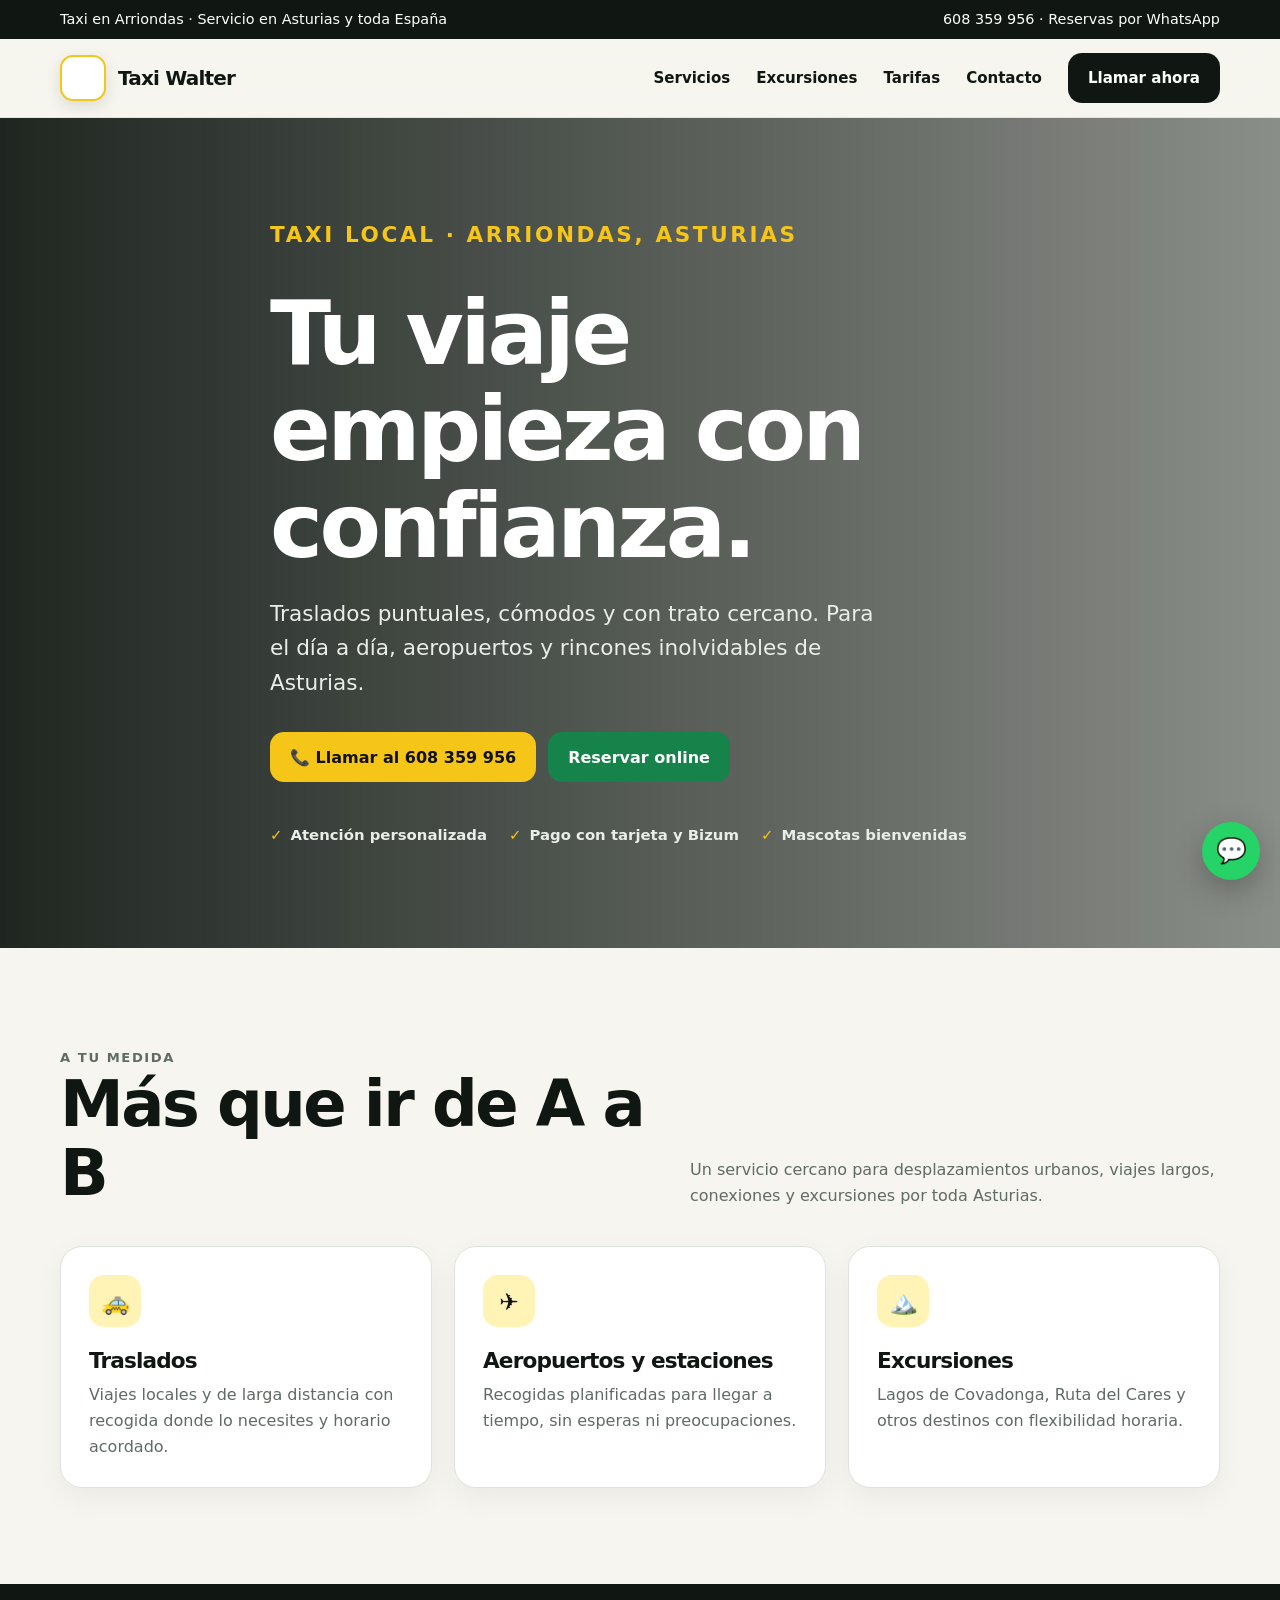
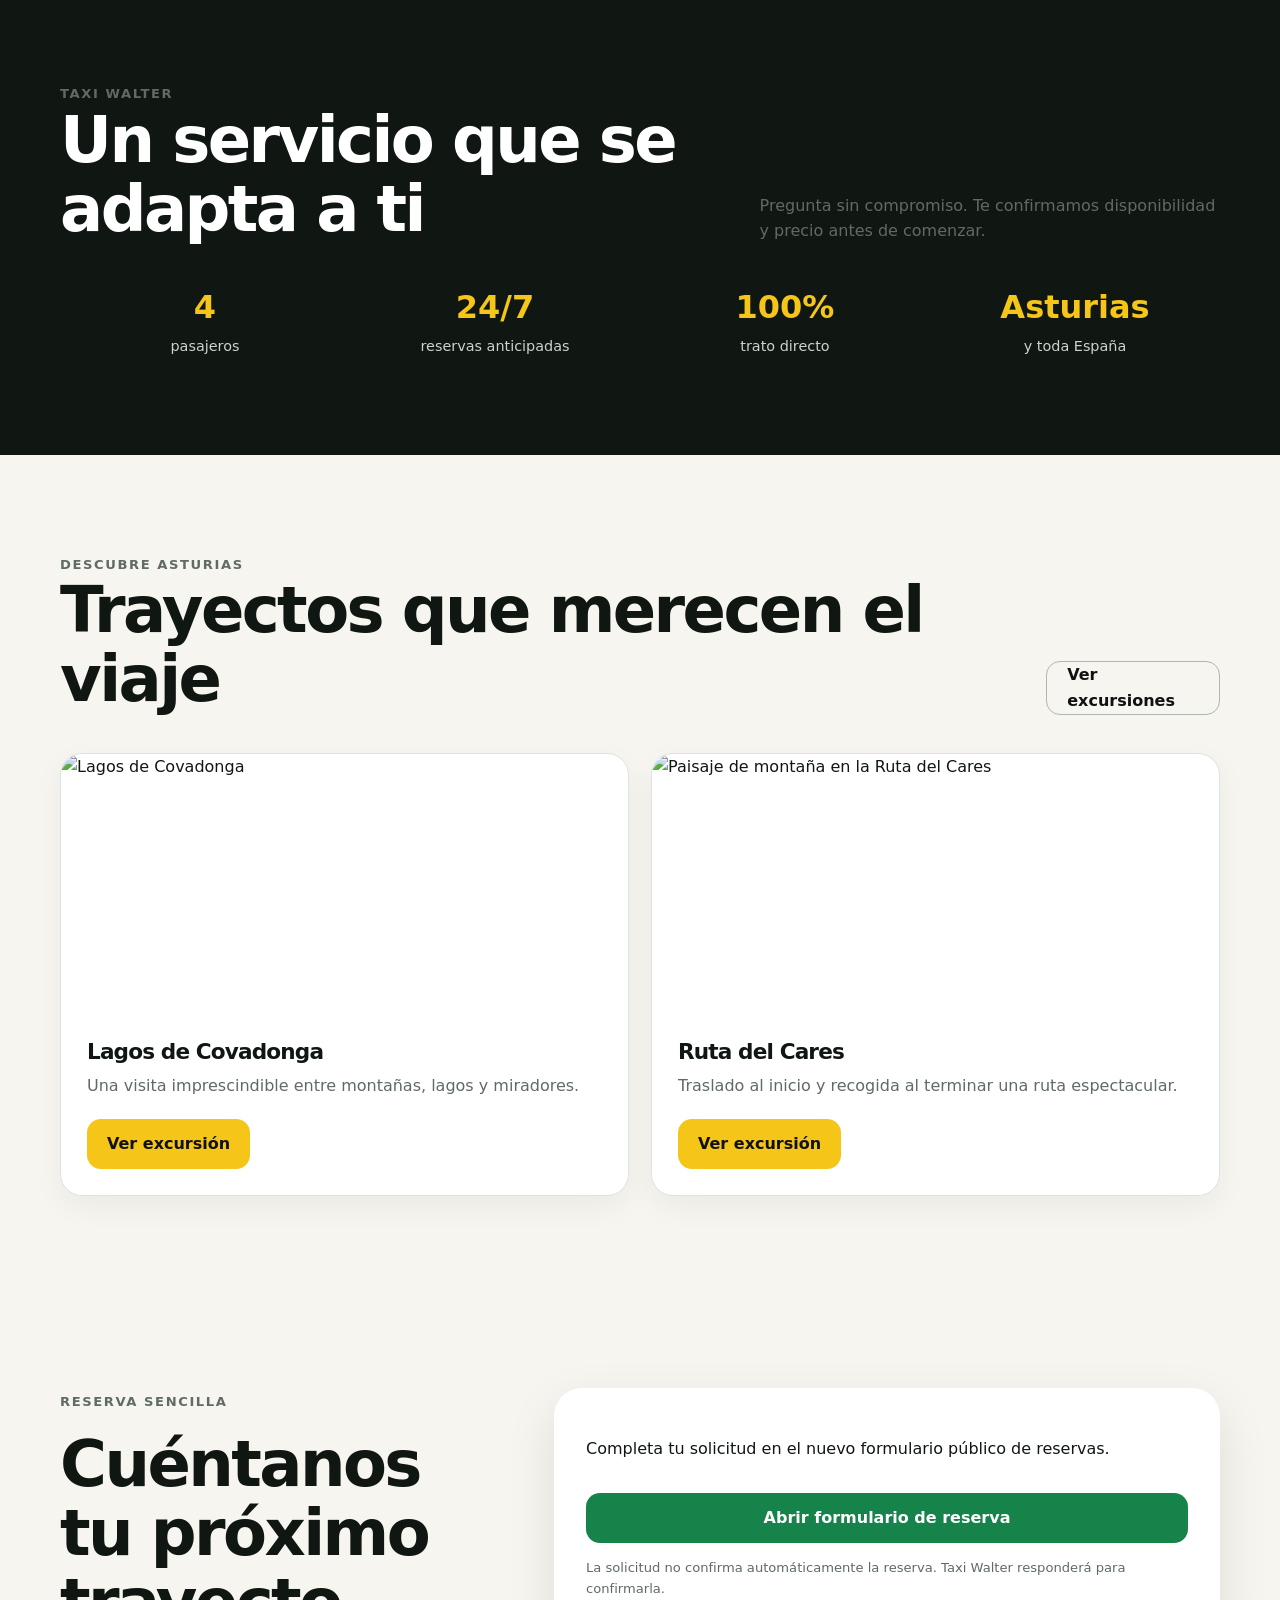
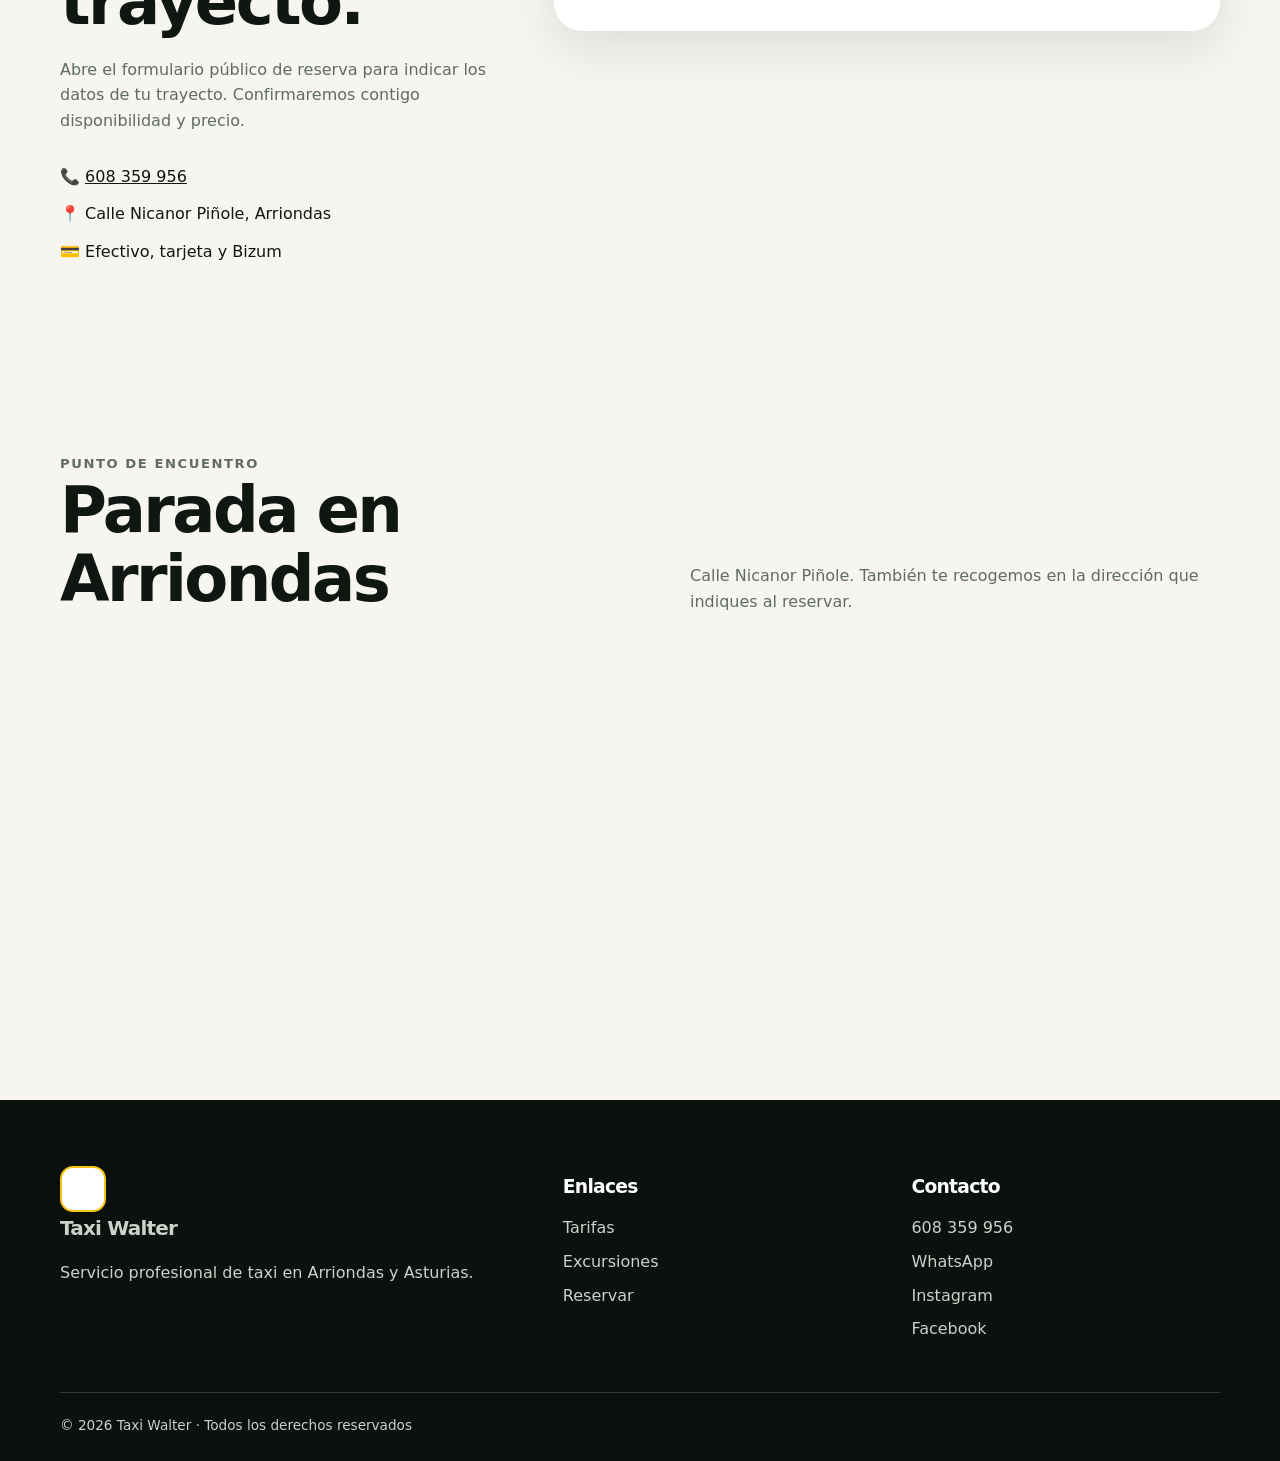
==== index.html @ 09d95402 "Migrar web de Taxi Walter desde Netlify" ====
<!doctype html><html lang="es"><head><meta charset="utf-8"><meta name="viewport" content="width=device-width,initial-scale=1"><meta name="description" content="Taxi Walter en Arriondas, Asturias. Taxi local para traslados, aeropuertos, estaciones, excursiones a Covadonga y Ruta del Cares. Reserva por WhatsApp o llama al 608 359 956."><meta name="robots" content="index,follow"><meta name="theme-color" content="#101713"><title>Taxi Walter Arriondas | Taxi en Asturias · 608 359 956</title><link rel="canonical" href="https://taxi-walter-arriondas.netlify.app/"><meta property="og:type" content="website"><meta property="og:locale" content="es_ES"><meta property="og:site_name" content="Taxi Walter"><meta property="og:title" content="Taxi Walter Arriondas | Taxi en Asturias"><meta property="og:description" content="Taxi Walter en Arriondas. Traslados, aeropuertos, estaciones y excursiones por Asturias. Reserva por WhatsApp o llama al 608 359 956."><meta property="og:url" content="https://taxi-walter-arriondas.netlify.app/"><meta property="og:image" content="https://taxi-walter-arriondas.netlify.app/Imagenes/hero-taxi-animado-rotulado.png"><meta name="twitter:card" content="summary_large_image"><link rel="icon" href="Imagenes/icon.png"><link rel="apple-touch-icon" href="Imagenes/icon.png"><link rel="stylesheet" href="estilos.css?v=20260620-5"><script type="application/ld+json">{"@context":"https://schema.org","@type":["LocalBusiness","TaxiService"],"@id":"https://taxi-walter-arriondas.netlify.app/#taxi-walter","name":"Taxi Walter","alternateName":["Taxi Walter Arriondas","Taxi Walter Asturias"],"url":"https://taxi-walter-arriondas.netlify.app/","image":"https://taxi-walter-arriondas.netlify.app/Imagenes/hero-taxi-animado-rotulado.png","logo":"https://taxi-walter-arriondas.netlify.app/Imagenes/icon.png","telephone":"+34608359956","priceRange":"€€","description":"Servicio de taxi en Arriondas y Asturias para traslados, aeropuertos, estaciones y excursiones.","address":{"@type":"PostalAddress","streetAddress":"Calle Nicanor Piñole","addressLocality":"Arriondas","addressRegion":"Asturias","postalCode":"33540","addressCountry":"ES"},"areaServed":[{"@type":"AdministrativeArea","name":"Asturias"},{"@type":"City","name":"Arriondas"},{"@type":"Country","name":"España"}],"sameAs":["https://www.instagram.com/taxi.walter.77/","https://www.facebook.com/taxi.walter.77/?locale=es_ES"],"makesOffer":[{"@type":"Offer","itemOffered":{"@type":"Service","name":"Taxi en Arriondas"}},{"@type":"Offer","itemOffered":{"@type":"Service","name":"Traslados a aeropuertos y estaciones"}},{"@type":"Offer","itemOffered":{"@type":"Service","name":"Excursiones en taxi por Asturias"}}]}</script></head><body>
<a class="skip-link" href="#contenido">Saltar al contenido</a><div class="topbar"><div class="container"><span>Taxi en Arriondas · Servicio en Asturias y toda España</span><span><a href="tel:+34608359956">608 359 956</a> · Reservas por WhatsApp</span></div></div>
<header class="site-header"><nav class="nav container" aria-label="Navegación principal"><a class='brand' href='/'><span class="brand-mark" aria-hidden="true"></span><span>Taxi Walter</span></a><button class="menu-btn" aria-label="Abrir menú" aria-expanded="false">☰</button><div class="nav-links"><a href="#servicios">Servicios</a><a href='/excursiones'>Excursiones</a><a href='/tarifa'>Tarifas</a><a href="#contacto">Contacto</a><a class="btn btn-dark" href="tel:+34608359956">Llamar ahora</a></div></nav></header>
<main id="contenido"><section class="hero"><div class="container hero-content"><p class="eyebrow">Taxi local · Arriondas, Asturias</p><h1>Tu viaje empieza con confianza.</h1><p>Traslados puntuales, cómodos y con trato cercano. Para el día a día, aeropuertos y rincones inolvidables de Asturias.</p><div class="actions"><a class="btn" href="tel:+34608359956">📞 Llamar al 608 359 956</a><a class="btn btn-green" href="https://taxia-reservas.marioquiroscuestaspo.chatgpt.site/reservar">Reservar online</a></div><div class="trust-row"><span>Atención personalizada</span><span>Pago con tarjeta y Bizum</span><span>Mascotas bienvenidas</span></div></div></section>
<section class="section" id="servicios"><div class="container"><div class="section-head"><div><p class="eyebrow">A tu medida</p><h2>Más que ir de A a B</h2></div><p>Un servicio cercano para desplazamientos urbanos, viajes largos, conexiones y excursiones por toda Asturias.</p></div><div class="grid grid-3"><article class="card"><span class="card-icon">🚕</span><h3>Traslados</h3><p>Viajes locales y de larga distancia con recogida donde lo necesites y horario acordado.</p></article><article class="card"><span class="card-icon">✈️</span><h3>Aeropuertos y estaciones</h3><p>Recogidas planificadas para llegar a tiempo, sin esperas ni preocupaciones.</p></article><article class="card"><span class="card-icon">🏔️</span><h3>Excursiones</h3><p>Lagos de Covadonga, Ruta del Cares y otros destinos con flexibilidad horaria.</p></article></div></div></section>
<section class="section band"><div class="container"><div class="section-head"><div><p class="eyebrow">Taxi Walter</p><h2>Un servicio que se adapta a ti</h2></div><p>Pregunta sin compromiso. Te confirmamos disponibilidad y precio antes de comenzar.</p></div><div class="stats"><div class="stat"><strong>4</strong><span>pasajeros</span></div><div class="stat"><strong>24/7</strong><span>reservas anticipadas</span></div><div class="stat"><strong>100%</strong><span>trato directo</span></div><div class="stat"><strong>Asturias</strong><span>y toda España</span></div></div></div></section>
<section class="section"><div class="container"><div class="section-head"><div><p class="eyebrow">Descubre Asturias</p><h2>Trayectos que merecen el viaje</h2></div><a class='btn btn-outline' href='/excursiones'>Ver excursiones</a></div><div class="grid grid-2"><article class="card media-card"><img src="Imagenes/lagos-covadonga.png" alt="Lagos de Covadonga" loading="lazy"><div class="media-body"><h3>Lagos de Covadonga</h3><p>Una visita imprescindible entre montañas, lagos y miradores.</p><div class="actions"><a class='btn' href='/covadonga'>Ver excursión</a></div></div></article><article class="card media-card"><img src="Imagenes/ruta-cares.png" alt="Paisaje de montaña en la Ruta del Cares" loading="lazy"><div class="media-body"><h3>Ruta del Cares</h3><p>Traslado al inicio y recogida al terminar una ruta espectacular.</p><div class="actions"><a class='btn' href='/cares'>Ver excursión</a></div></div></article></div></div></section>
<section class="section" id="reserva"><div class="container booking"><div class="booking-copy"><p class="eyebrow">Reserva sencilla</p><h2>Cuéntanos tu próximo trayecto.</h2><p>Abre el formulario público de reserva para indicar los datos de tu trayecto. Confirmaremos contigo disponibilidad y precio.</p><ul class="contact-list"><li>📞 <a href="tel:+34608359956">608 359 956</a></li><li>📍 Calle Nicanor Piñole, Arriondas</li><li>💳 Efectivo, tarjeta y Bizum</li></ul></div><div class="booking-form" id="booking-form"><div class="form-grid"><div class="field full"><p>Completa tu solicitud en el nuevo formulario público de reservas.</p></div><div class="field full"><a class="btn btn-green" href="https://taxia-reservas.marioquiroscuestaspo.chatgpt.site/reservar">Abrir formulario de reserva</a></div></div><p class="form-note">La solicitud no confirma automáticamente la reserva. Taxi Walter responderá para confirmarla.</p></div></div></section>
<section class="section-sm" id="contacto"><div class="container"><div class="section-head"><div><p class="eyebrow">Punto de encuentro</p><h2>Parada en Arriondas</h2></div><p>Calle Nicanor Piñole. También te recogemos en la dirección que indiques al reservar.</p></div><iframe class="map" title="Ubicación de Taxi Walter en Arriondas" src="https://www.google.com/maps?q=Calle+Nicanor+Pi%C3%B1ole,+Arriondas&output=embed" loading="lazy" allowfullscreen></iframe></div></section></main>
<footer class="footer"><div class="container"><div class="footer-grid"><div><a class='brand' href='/'><span class="brand-mark" aria-hidden="true"></span><span>Taxi Walter</span></a><p>Servicio profesional de taxi en Arriondas y Asturias.</p></div><div><h3>Enlaces</h3><a href='/tarifa'>Tarifas</a><a href='/excursiones'>Excursiones</a><a href="https://taxia-reservas.marioquiroscuestaspo.chatgpt.site/reservar">Reservar</a></div><div><h3>Contacto</h3><a href="tel:+34608359956">608 359 956</a><a href="https://wa.me/34608359956">WhatsApp</a><a href="https://www.instagram.com/taxi.walter.77/">Instagram</a><a href="https://www.facebook.com/taxi.walter.77/?locale=es_ES">Facebook</a></div></div><div class="footer-bottom">© 2026 Taxi Walter · Todos los derechos reservados</div></div></footer><a class="floating-whatsapp" href="https://wa.me/34608359956?text=Hola%20Walter%2C%20quiero%20informaci%C3%B3n" aria-label="Contactar por WhatsApp">💬</a><script src="app.js?v=20260620-2"></script></body></html>
---- estilos.css ----
:root{--ink:#101713;--muted:#5f6b64;--paper:#f6f5ef;--card:#fff;--brand:#f5c518;--brand-dark:#d5a900;--green:#16834a;--line:#dfe3df;--shadow:0 18px 50px rgba(16,23,19,.1);--radius:22px;--max:1160px}
*{box-sizing:border-box}html{scroll-behavior:smooth}body{margin:0;background:var(--paper);color:var(--ink);font-family:Inter,ui-sans-serif,system-ui,-apple-system,"Segoe UI",sans-serif;line-height:1.6}img{display:block;max-width:100%}a{color:inherit}button,input,select,textarea{font:inherit}.container{width:min(calc(100% - 40px),var(--max));margin:auto}.skip-link{position:absolute;left:-999px}.skip-link:focus{left:16px;top:16px;z-index:99;background:#fff;padding:10px}
.topbar{background:#101713;color:#fff;font-size:.9rem}.topbar .container{display:flex;justify-content:space-between;gap:20px;padding:8px 0}.topbar a{text-decoration:none}.site-header{position:sticky;top:0;z-index:20;background:rgba(246,245,239,.94);backdrop-filter:blur(12px);border-bottom:1px solid rgba(16,23,19,.08)}.nav{min-height:78px;display:flex;align-items:center;justify-content:space-between;gap:28px}.brand{display:flex;align-items:center;gap:12px;text-decoration:none;font-weight:900;letter-spacing:-.04em;font-size:1.25rem}.brand-mark{display:block;width:46px;height:46px;flex:0 0 46px;border-radius:13px;background:#fff url('Imagenes/icon.png') center 13%/170% auto no-repeat;border:2px solid var(--brand);box-shadow:0 5px 15px rgba(16,23,19,.12)}.nav-links{display:flex;align-items:center;gap:26px}.nav-links a{text-decoration:none;font-weight:700;font-size:.94rem}.nav-links a:hover{color:#8c6d00}.menu-btn{display:none;background:none;border:0;font-size:1.6rem}.btn{display:inline-flex;align-items:center;justify-content:center;gap:8px;min-height:50px;padding:0 20px;border:0;border-radius:14px;background:var(--brand);color:#111;text-decoration:none;font-weight:850;cursor:pointer;transition:.2s}.btn:hover{transform:translateY(-2px);background:var(--brand-dark)}.btn-dark{background:#101713;color:#fff}.btn-dark:hover{background:#26312a}.btn-green{background:var(--green);color:#fff}.btn-green:hover{background:#0f6c3b}.btn-outline{background:transparent;border:1px solid #aeb6b0}.btn-outline:hover{background:#fff}
.hero{position:relative;min-height:680px;display:grid;align-items:center;color:#fff;background:linear-gradient(90deg,rgba(8,16,11,.9),rgba(8,16,11,.45)),url('Imagenes/hero-taxi-animado-rotulado.png') center/cover}.hero-content{max-width:740px;padding:100px 0}.eyebrow{display:inline-flex;align-items:center;gap:8px;margin:0 0 18px;color:#806400;font-size:.82rem;font-weight:900;letter-spacing:.12em;text-transform:uppercase}.hero .eyebrow{color:var(--brand)}h1,h2,h3{line-height:1.08;letter-spacing:-.04em}h1{font-size:clamp(3rem,7vw,5.7rem);margin:0 0 22px}.hero p{font-size:clamp(1.08rem,2vw,1.35rem);max-width:610px;color:#e9eee9;margin:0 0 32px}.actions{display:flex;flex-wrap:wrap;gap:12px}.trust-row{display:flex;flex-wrap:wrap;gap:22px;margin-top:42px;color:#e9eee9;font-weight:700;font-size:.93rem}.trust-row span:before{content:'✓';color:var(--brand);margin-right:8px}
.section{padding:96px 0}.section-sm{padding:60px 0}.section-head{display:flex;justify-content:space-between;align-items:end;gap:30px;margin-bottom:38px}.section-head h2,.page-head h1{font-size:clamp(2.3rem,5vw,4rem);margin:0}.section-head p{max-width:530px;color:var(--muted);margin:0}.grid{display:grid;gap:22px}.grid-3{grid-template-columns:repeat(3,1fr)}.grid-2{grid-template-columns:repeat(2,1fr)}.card{background:var(--card);border:1px solid var(--line);border-radius:var(--radius);padding:28px;box-shadow:0 10px 30px rgba(16,23,19,.05)}.card-icon{display:grid;place-items:center;width:52px;height:52px;border-radius:15px;background:#fff3b6;font-size:1.45rem}.card h3{font-size:1.35rem;margin:22px 0 10px}.card p{color:var(--muted);margin:0}.media-card{overflow:hidden;padding:0}.media-card img{width:100%;height:260px;object-fit:cover}.media-body{padding:26px}.media-body h3{margin:0 0 10px}.media-body .actions{margin-top:20px}.band{background:#101713;color:#fff}.band .card{background:#18211c;border-color:#2d3831}.band .card p{color:#cbd3cd}.stats{display:grid;grid-template-columns:repeat(4,1fr);text-align:center}.stat strong{display:block;color:var(--brand);font-size:2rem}.stat span{color:#cbd3cd;font-size:.9rem}
.booking{display:grid;grid-template-columns:.8fr 1.2fr;gap:50px;align-items:start}.booking-copy h2{font-size:clamp(2.4rem,5vw,4.3rem);margin:0 0 20px}.booking-copy p{color:var(--muted)}.contact-list{list-style:none;padding:0;margin:30px 0}.contact-list li{margin:12px 0}.booking-form{background:#fff;border-radius:28px;padding:32px;box-shadow:var(--shadow)}.form-grid{display:grid;grid-template-columns:1fr 1fr;gap:16px}.field{display:grid;gap:7px}.field.full{grid-column:1/-1}.field label{font-weight:800;font-size:.86rem}.field input,.field select,.field textarea{width:100%;border:1px solid #cdd3ce;border-radius:12px;padding:13px 14px;background:#fff}.field input:focus,.field select:focus,.field textarea:focus{outline:3px solid rgba(245,197,24,.3);border-color:#b48e00}.form-note{font-size:.82rem;color:var(--muted);margin:14px 0 0}.form-result{font-weight:900;font-size:1.35rem;margin:18px 0}
.page-head{padding:80px 0 60px;background:#101713;color:#fff}.page-head p{max-width:650px;color:#d4dbd6;font-size:1.12rem}.content{max-width:850px}.content h2{font-size:2rem;margin-top:45px}.content li{margin:9px 0}.feature-image{width:100%;height:min(50vw,520px);object-fit:cover;border-radius:28px;margin:36px 0}.price{font-size:2rem;font-weight:900;color:var(--green)}.notice{padding:18px 20px;border-left:4px solid var(--brand);background:#fff8d5;border-radius:0 12px 12px 0}.map{width:100%;height:380px;border:0;border-radius:24px}.footer{background:#0b110d;color:#cad2cc;padding:58px 0 24px}.footer-grid{display:grid;grid-template-columns:1.5fr 1fr 1fr;gap:40px}.footer h3{color:#fff}.footer a{color:#cad2cc;text-decoration:none;display:block;margin:8px 0}.footer-bottom{border-top:1px solid #303a33;margin-top:42px;padding-top:22px;font-size:.85rem}.floating-whatsapp{position:fixed;right:20px;bottom:20px;z-index:25;width:58px;height:58px;border-radius:50%;display:grid;place-items:center;background:#25d366;color:#fff;text-decoration:none;font-size:1.55rem;box-shadow:0 10px 30px rgba(0,0,0,.25)}
@media(max-width:800px){.topbar .container span:last-child{display:none}.menu-btn{display:block}.nav-links{display:none;position:absolute;left:20px;right:20px;top:70px;flex-direction:column;align-items:stretch;background:#fff;padding:20px;border-radius:18px;box-shadow:var(--shadow)}.nav-links.open{display:flex}.nav-links .btn{width:100%}.hero{min-height:620px}.hero-content{padding:80px 0}.section{padding:70px 0}.section-head{display:block}.section-head p{margin-top:16px}.grid-3,.grid-2,.booking,.footer-grid{grid-template-columns:1fr}.stats{grid-template-columns:1fr 1fr;gap:28px}.booking{gap:28px}.form-grid{grid-template-columns:1fr}.field.full{grid-column:auto}}
@media(max-width:480px){.container{width:min(calc(100% - 28px),var(--max))}.hero h1{font-size:2.8rem}.hero .btn{width:100%}.booking-form{padding:22px}.stats{grid-template-columns:1fr 1fr}.topbar{font-size:.8rem}}
@media(prefers-reduced-motion:reduce){html{scroll-behavior:auto}*{transition:none!important}}
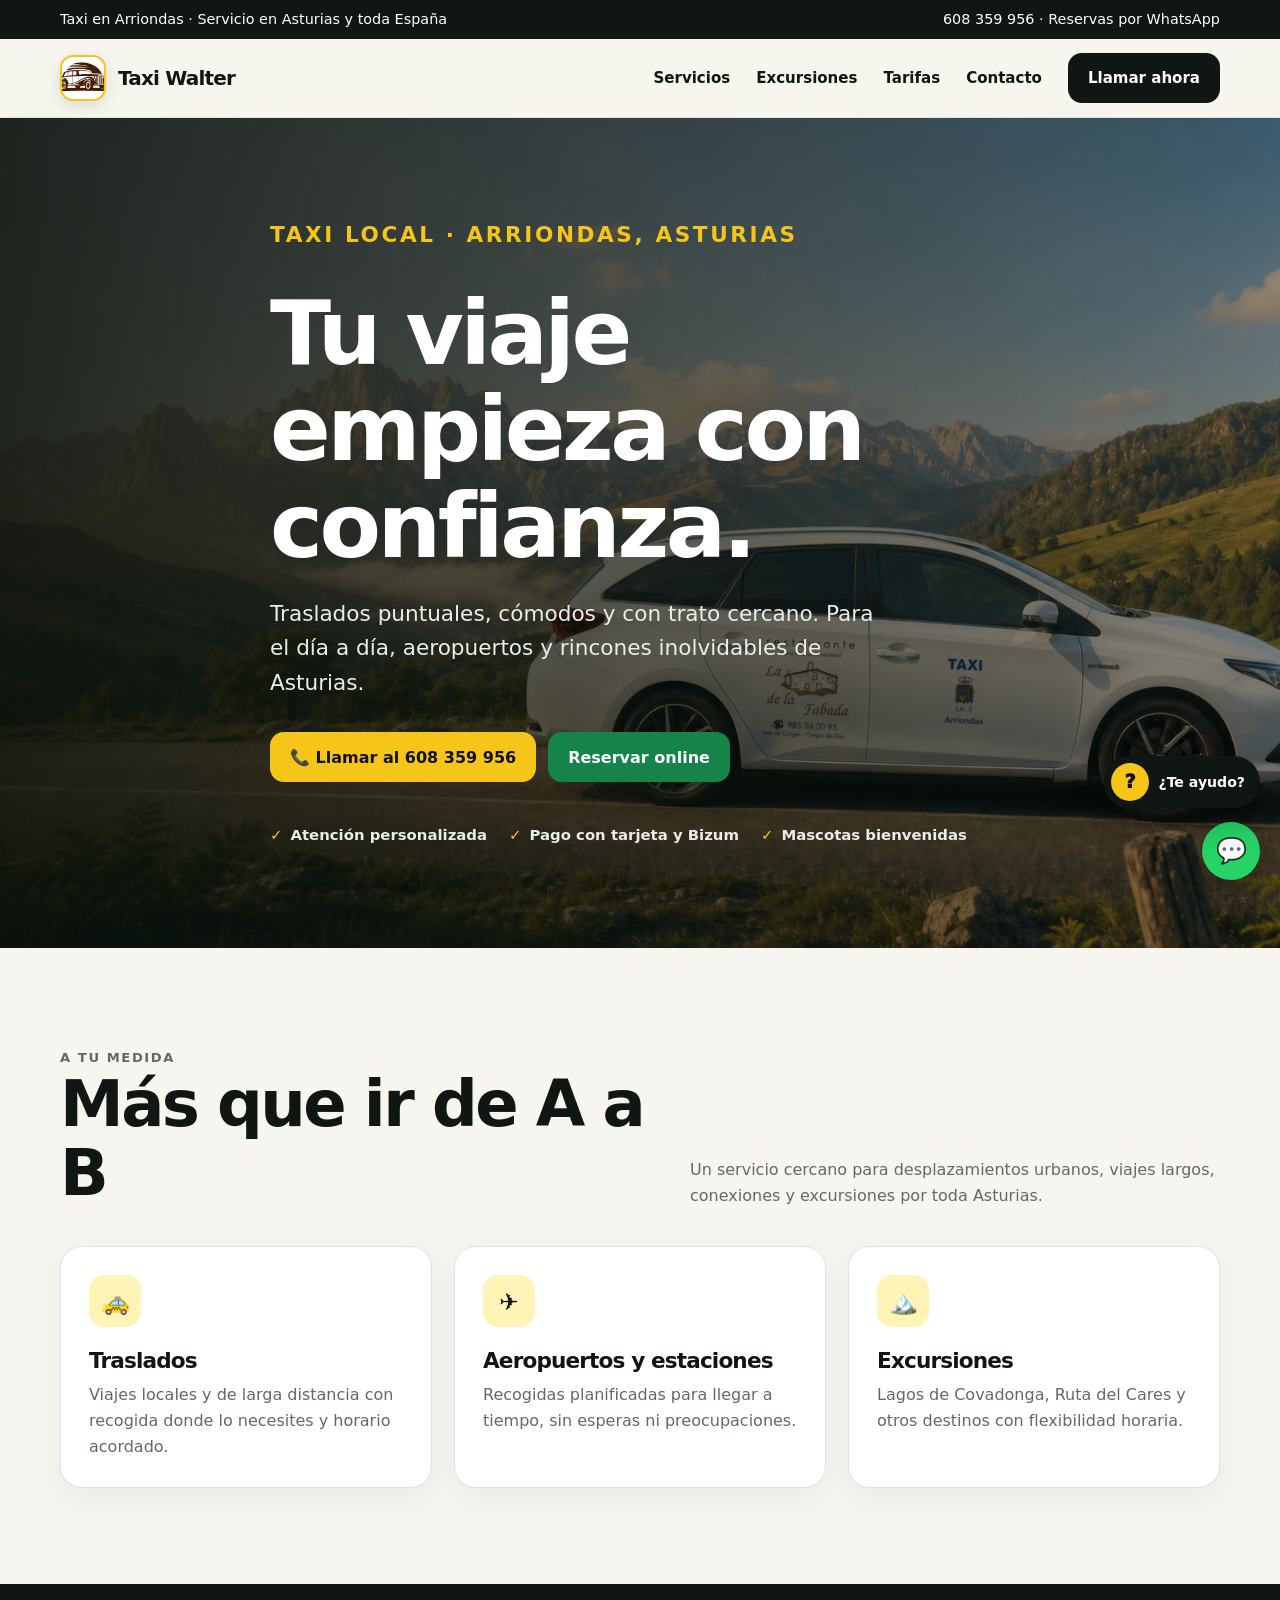
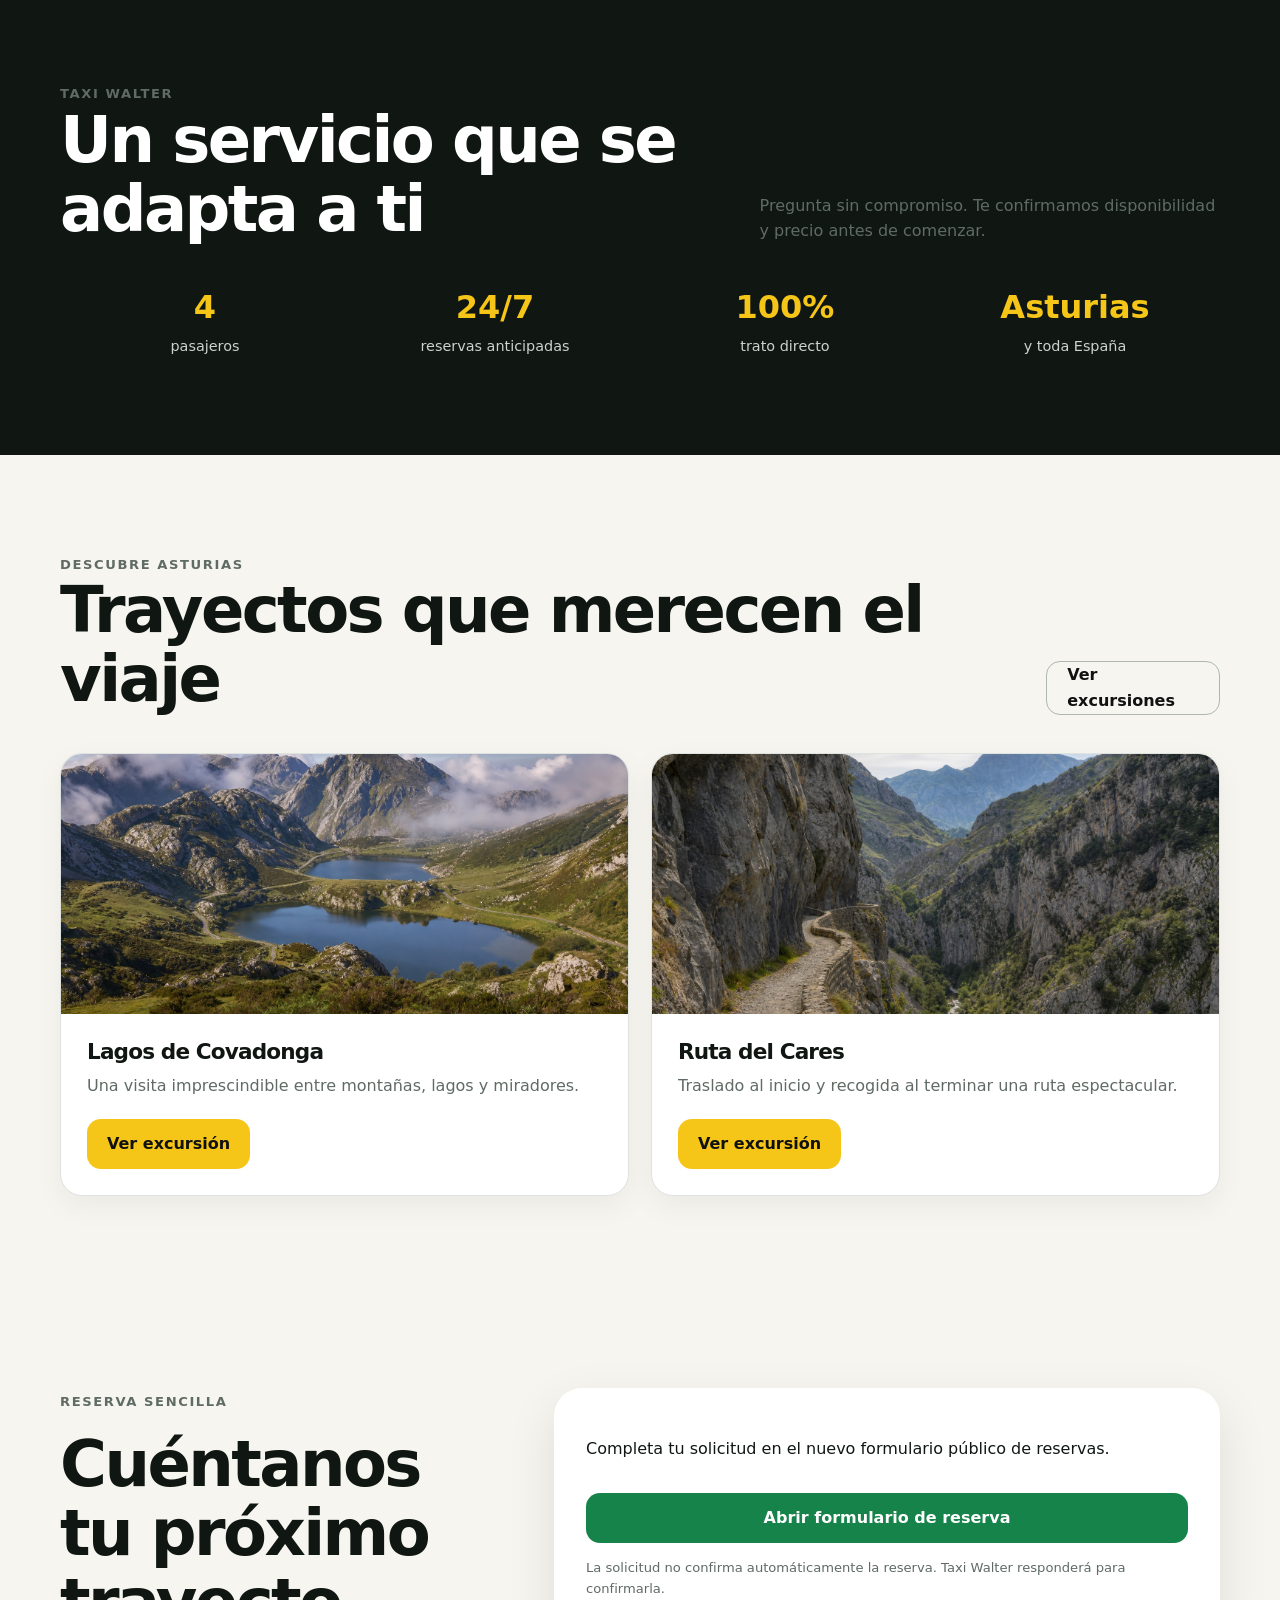
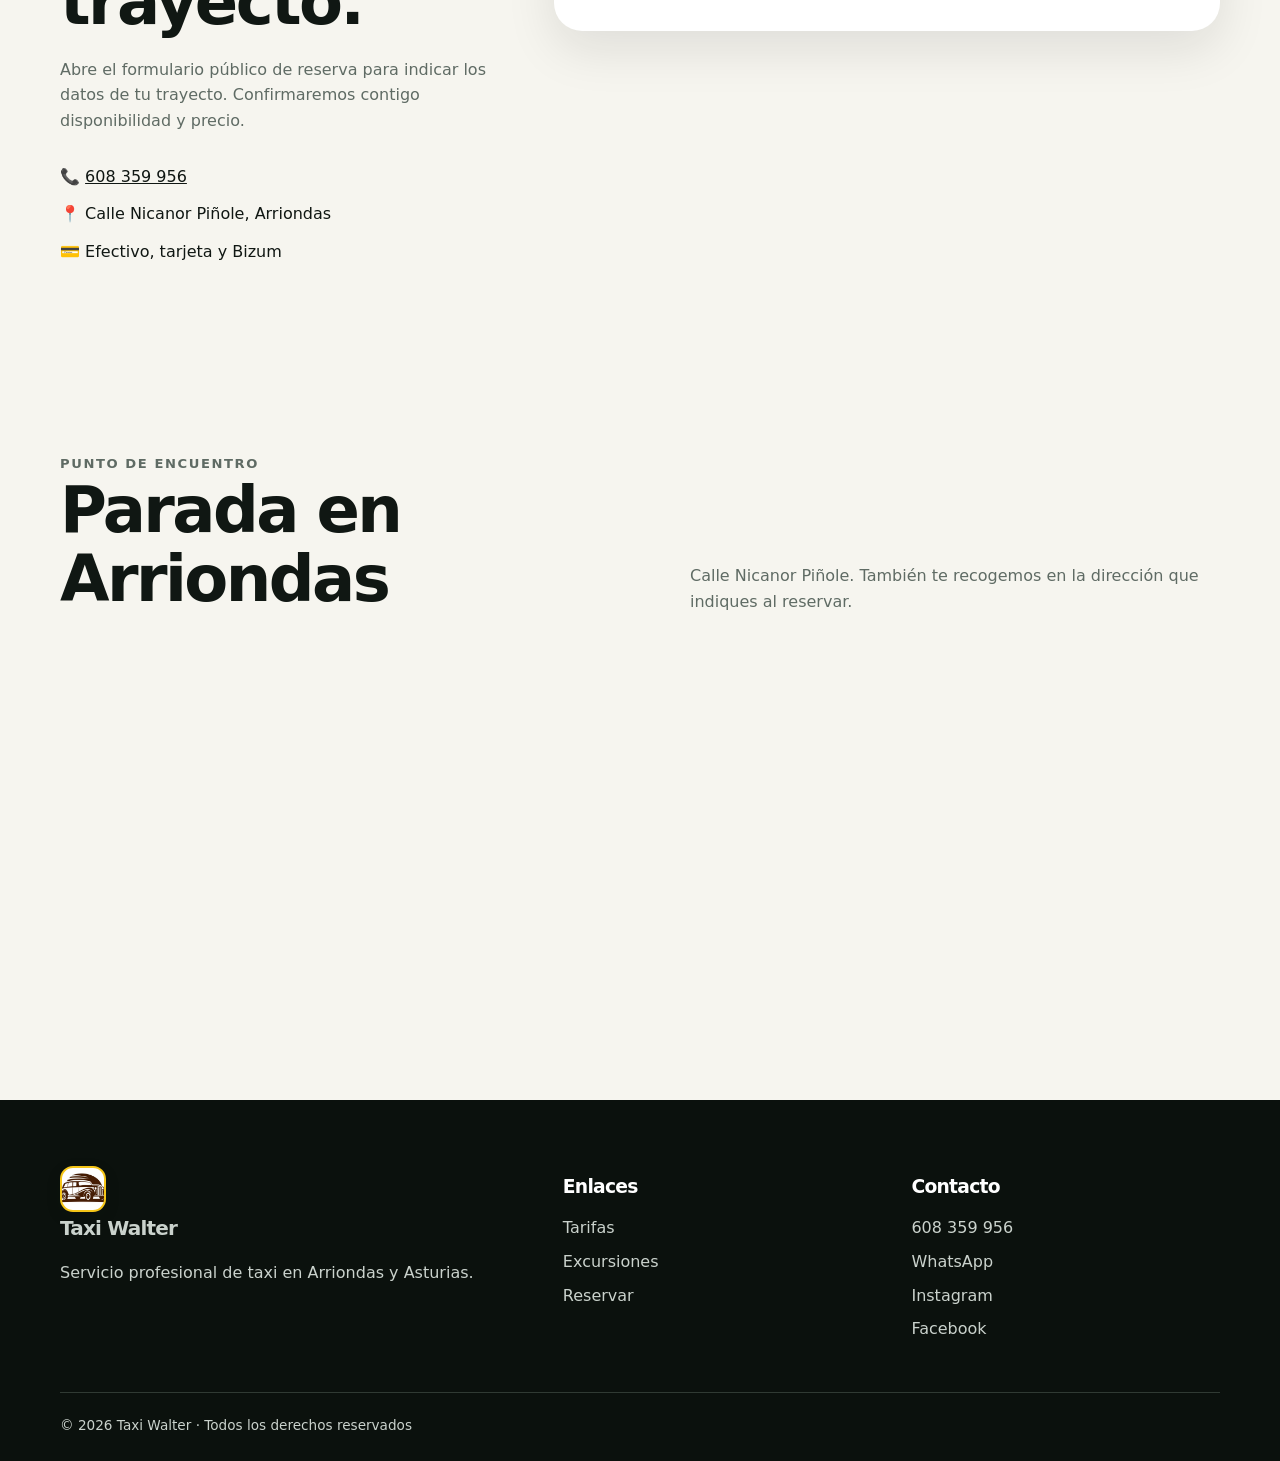
==== commit 29c13ee7: "Añadir asistente virtual de consultas Responde dudas frecuentes y dirige a reservas o llamada cuando" ====
--- a/index.html
+++ b/index.html
@@ -1,4 +1,4 @@
-<!doctype html><html lang="es"><head><meta charset="utf-8"><meta name="viewport" content="width=device-width,initial-scale=1"><meta name="description" content="Taxi Walter en Arriondas, Asturias. Taxi local para traslados, aeropuertos, estaciones, excursiones a Covadonga y Ruta del Cares. Reserva por WhatsApp o llama al 608 359 956."><meta name="robots" content="index,follow"><meta name="theme-color" content="#101713"><title>Taxi Walter Arriondas | Taxi en Asturias · 608 359 956</title><link rel="canonical" href="https://taxi-walter-arriondas.netlify.app/"><meta property="og:type" content="website"><meta property="og:locale" content="es_ES"><meta property="og:site_name" content="Taxi Walter"><meta property="og:title" content="Taxi Walter Arriondas | Taxi en Asturias"><meta property="og:description" content="Taxi Walter en Arriondas. Traslados, aeropuertos, estaciones y excursiones por Asturias. Reserva por WhatsApp o llama al 608 359 956."><meta property="og:url" content="https://taxi-walter-arriondas.netlify.app/"><meta property="og:image" content="https://taxi-walter-arriondas.netlify.app/Imagenes/hero-taxi-animado-rotulado.png"><meta name="twitter:card" content="summary_large_image"><link rel="icon" href="Imagenes/icon.png"><link rel="apple-touch-icon" href="Imagenes/icon.png"><link rel="stylesheet" href="estilos.css?v=20260620-5"><script type="application/ld+json">{"@context":"https://schema.org","@type":["LocalBusiness","TaxiService"],"@id":"https://taxi-walter-arriondas.netlify.app/#taxi-walter","name":"Taxi Walter","alternateName":["Taxi Walter Arriondas","Taxi Walter Asturias"],"url":"https://taxi-walter-arriondas.netlify.app/","image":"https://taxi-walter-arriondas.netlify.app/Imagenes/hero-taxi-animado-rotulado.png","logo":"https://taxi-walter-arriondas.netlify.app/Imagenes/icon.png","telephone":"+34608359956","priceRange":"€€","description":"Servicio de taxi en Arriondas y Asturias para traslados, aeropuertos, estaciones y excursiones.","address":{"@type":"PostalAddress","streetAddress":"Calle Nicanor Piñole","addressLocality":"Arriondas","addressRegion":"Asturias","postalCode":"33540","addressCountry":"ES"},"areaServed":[{"@type":"AdministrativeArea","name":"Asturias"},{"@type":"City","name":"Arriondas"},{"@type":"Country","name":"España"}],"sameAs":["https://www.instagram.com/taxi.walter.77/","https://www.facebook.com/taxi.walter.77/?locale=es_ES"],"makesOffer":[{"@type":"Offer","itemOffered":{"@type":"Service","name":"Taxi en Arriondas"}},{"@type":"Offer","itemOffered":{"@type":"Service","name":"Traslados a aeropuertos y estaciones"}},{"@type":"Offer","itemOffered":{"@type":"Service","name":"Excursiones en taxi por Asturias"}}]}</script></head><body>
+<!doctype html><html lang="es"><head><meta charset="utf-8"><meta name="viewport" content="width=device-width,initial-scale=1"><meta name="description" content="Taxi Walter en Arriondas, Asturias. Taxi local para traslados, aeropuertos, estaciones, excursiones a Covadonga y Ruta del Cares. Reserva por WhatsApp o llama al 608 359 956."><meta name="robots" content="index,follow"><meta name="theme-color" content="#101713"><title>Taxi Walter Arriondas | Taxi en Asturias · 608 359 956</title><link rel="canonical" href="https://taxi-walter-arriondas.netlify.app/"><meta property="og:type" content="website"><meta property="og:locale" content="es_ES"><meta property="og:site_name" content="Taxi Walter"><meta property="og:title" content="Taxi Walter Arriondas | Taxi en Asturias"><meta property="og:description" content="Taxi Walter en Arriondas. Traslados, aeropuertos, estaciones y excursiones por Asturias. Reserva por WhatsApp o llama al 608 359 956."><meta property="og:url" content="https://taxi-walter-arriondas.netlify.app/"><meta property="og:image" content="https://taxi-walter-arriondas.netlify.app/Imagenes/hero-taxi-animado-rotulado.png"><meta name="twitter:card" content="summary_large_image"><link rel="icon" href="Imagenes/icon.png"><link rel="apple-touch-icon" href="Imagenes/icon.png"><link rel="stylesheet" href="estilos.css?v=20260813-1"><script type="application/ld+json">{"@context":"https://schema.org","@type":["LocalBusiness","TaxiService"],"@id":"https://taxi-walter-arriondas.netlify.app/#taxi-walter","name":"Taxi Walter","alternateName":["Taxi Walter Arriondas","Taxi Walter Asturias"],"url":"https://taxi-walter-arriondas.netlify.app/","image":"https://taxi-walter-arriondas.netlify.app/Imagenes/hero-taxi-animado-rotulado.png","logo":"https://taxi-walter-arriondas.netlify.app/Imagenes/icon.png","telephone":"+34608359956","priceRange":"€€","description":"Servicio de taxi en Arriondas y Asturias para traslados, aeropuertos, estaciones y excursiones.","address":{"@type":"PostalAddress","streetAddress":"Calle Nicanor Piñole","addressLocality":"Arriondas","addressRegion":"Asturias","postalCode":"33540","addressCountry":"ES"},"areaServed":[{"@type":"AdministrativeArea","name":"Asturias"},{"@type":"City","name":"Arriondas"},{"@type":"Country","name":"España"}],"sameAs":["https://www.instagram.com/taxi.walter.77/","https://www.facebook.com/taxi.walter.77/?locale=es_ES"],"makesOffer":[{"@type":"Offer","itemOffered":{"@type":"Service","name":"Taxi en Arriondas"}},{"@type":"Offer","itemOffered":{"@type":"Service","name":"Traslados a aeropuertos y estaciones"}},{"@type":"Offer","itemOffered":{"@type":"Service","name":"Excursiones en taxi por Asturias"}}]}</script></head><body>
 <a class="skip-link" href="#contenido">Saltar al contenido</a><div class="topbar"><div class="container"><span>Taxi en Arriondas · Servicio en Asturias y toda España</span><span><a href="tel:+34608359956">608 359 956</a> · Reservas por WhatsApp</span></div></div>
 <header class="site-header"><nav class="nav container" aria-label="Navegación principal"><a class='brand' href='/'><span class="brand-mark" aria-hidden="true"></span><span>Taxi Walter</span></a><button class="menu-btn" aria-label="Abrir menú" aria-expanded="false">☰</button><div class="nav-links"><a href="#servicios">Servicios</a><a href='/excursiones'>Excursiones</a><a href='/tarifa'>Tarifas</a><a href="#contacto">Contacto</a><a class="btn btn-dark" href="tel:+34608359956">Llamar ahora</a></div></nav></header>
 <main id="contenido"><section class="hero"><div class="container hero-content"><p class="eyebrow">Taxi local · Arriondas, Asturias</p><h1>Tu viaje empieza con confianza.</h1><p>Traslados puntuales, cómodos y con trato cercano. Para el día a día, aeropuertos y rincones inolvidables de Asturias.</p><div class="actions"><a class="btn" href="tel:+34608359956">📞 Llamar al 608 359 956</a><a class="btn btn-green" href="https://taxia-reservas.marioquiroscuestaspo.chatgpt.site/reservar">Reservar online</a></div><div class="trust-row"><span>Atención personalizada</span><span>Pago con tarjeta y Bizum</span><span>Mascotas bienvenidas</span></div></div></section>
@@ -7,4 +7,4 @@
 <section class="section"><div class="container"><div class="section-head"><div><p class="eyebrow">Descubre Asturias</p><h2>Trayectos que merecen el viaje</h2></div><a class='btn btn-outline' href='/excursiones'>Ver excursiones</a></div><div class="grid grid-2"><article class="card media-card"><img src="Imagenes/lagos-covadonga.png" alt="Lagos de Covadonga" loading="lazy"><div class="media-body"><h3>Lagos de Covadonga</h3><p>Una visita imprescindible entre montañas, lagos y miradores.</p><div class="actions"><a class='btn' href='/covadonga'>Ver excursión</a></div></div></article><article class="card media-card"><img src="Imagenes/ruta-cares.png" alt="Paisaje de montaña en la Ruta del Cares" loading="lazy"><div class="media-body"><h3>Ruta del Cares</h3><p>Traslado al inicio y recogida al terminar una ruta espectacular.</p><div class="actions"><a class='btn' href='/cares'>Ver excursión</a></div></div></article></div></div></section>
 <section class="section" id="reserva"><div class="container booking"><div class="booking-copy"><p class="eyebrow">Reserva sencilla</p><h2>Cuéntanos tu próximo trayecto.</h2><p>Abre el formulario público de reserva para indicar los datos de tu trayecto. Confirmaremos contigo disponibilidad y precio.</p><ul class="contact-list"><li>📞 <a href="tel:+34608359956">608 359 956</a></li><li>📍 Calle Nicanor Piñole, Arriondas</li><li>💳 Efectivo, tarjeta y Bizum</li></ul></div><div class="booking-form" id="booking-form"><div class="form-grid"><div class="field full"><p>Completa tu solicitud en el nuevo formulario público de reservas.</p></div><div class="field full"><a class="btn btn-green" href="https://taxia-reservas.marioquiroscuestaspo.chatgpt.site/reservar">Abrir formulario de reserva</a></div></div><p class="form-note">La solicitud no confirma automáticamente la reserva. Taxi Walter responderá para confirmarla.</p></div></div></section>
 <section class="section-sm" id="contacto"><div class="container"><div class="section-head"><div><p class="eyebrow">Punto de encuentro</p><h2>Parada en Arriondas</h2></div><p>Calle Nicanor Piñole. También te recogemos en la dirección que indiques al reservar.</p></div><iframe class="map" title="Ubicación de Taxi Walter en Arriondas" src="https://www.google.com/maps?q=Calle+Nicanor+Pi%C3%B1ole,+Arriondas&output=embed" loading="lazy" allowfullscreen></iframe></div></section></main>
-<footer class="footer"><div class="container"><div class="footer-grid"><div><a class='brand' href='/'><span class="brand-mark" aria-hidden="true"></span><span>Taxi Walter</span></a><p>Servicio profesional de taxi en Arriondas y Asturias.</p></div><div><h3>Enlaces</h3><a href='/tarifa'>Tarifas</a><a href='/excursiones'>Excursiones</a><a href="https://taxia-reservas.marioquiroscuestaspo.chatgpt.site/reservar">Reservar</a></div><div><h3>Contacto</h3><a href="tel:+34608359956">608 359 956</a><a href="https://wa.me/34608359956">WhatsApp</a><a href="https://www.instagram.com/taxi.walter.77/">Instagram</a><a href="https://www.facebook.com/taxi.walter.77/?locale=es_ES">Facebook</a></div></div><div class="footer-bottom">© 2026 Taxi Walter · Todos los derechos reservados</div></div></footer><a class="floating-whatsapp" href="https://wa.me/34608359956?text=Hola%20Walter%2C%20quiero%20informaci%C3%B3n" aria-label="Contactar por WhatsApp">💬</a><script src="app.js?v=20260620-2"></script></body></html>
+<footer class="footer"><div class="container"><div class="footer-grid"><div><a class='brand' href='/'><span class="brand-mark" aria-hidden="true"></span><span>Taxi Walter</span></a><p>Servicio profesional de taxi en Arriondas y Asturias.</p></div><div><h3>Enlaces</h3><a href='/tarifa'>Tarifas</a><a href='/excursiones'>Excursiones</a><a href="https://taxia-reservas.marioquiroscuestaspo.chatgpt.site/reservar">Reservar</a></div><div><h3>Contacto</h3><a href="tel:+34608359956">608 359 956</a><a href="https://wa.me/34608359956">WhatsApp</a><a href="https://www.instagram.com/taxi.walter.77/">Instagram</a><a href="https://www.facebook.com/taxi.walter.77/?locale=es_ES">Facebook</a></div></div><div class="footer-bottom">© 2026 Taxi Walter · Todos los derechos reservados</div></div></footer><a class="floating-whatsapp" href="https://wa.me/34608359956?text=Hola%20Walter%2C%20quiero%20informaci%C3%B3n" aria-label="Contactar por WhatsApp">💬</a><script src="app.js?v=20260813-1"></script></body></html>
--- a/estilos.css
+++ b/estilos.css
@@ -8,3 +8,7 @@
 @media(max-width:800px){.topbar .container span:last-child{display:none}.menu-btn{display:block}.nav-links{display:none;position:absolute;left:20px;right:20px;top:70px;flex-direction:column;align-items:stretch;background:#fff;padding:20px;border-radius:18px;box-shadow:var(--shadow)}.nav-links.open{display:flex}.nav-links .btn{width:100%}.hero{min-height:620px}.hero-content{padding:80px 0}.section{padding:70px 0}.section-head{display:block}.section-head p{margin-top:16px}.grid-3,.grid-2,.booking,.footer-grid{grid-template-columns:1fr}.stats{grid-template-columns:1fr 1fr;gap:28px}.booking{gap:28px}.form-grid{grid-template-columns:1fr}.field.full{grid-column:auto}}
 @media(max-width:480px){.container{width:min(calc(100% - 28px),var(--max))}.hero h1{font-size:2.8rem}.hero .btn{width:100%}.booking-form{padding:22px}.stats{grid-template-columns:1fr 1fr}.topbar{font-size:.8rem}}
 @media(prefers-reduced-motion:reduce){html{scroll-behavior:auto}*{transition:none!important}}
+
+.sr-only{position:absolute!important;width:1px!important;height:1px!important;padding:0!important;margin:-1px!important;overflow:hidden!important;clip:rect(0,0,0,0)!important;white-space:nowrap!important;border:0!important}
+.taxi-assistant{position:fixed;right:20px;bottom:92px;z-index:40;font-size:.95rem}.assistant-toggle{display:flex;align-items:center;gap:9px;min-height:52px;padding:7px 15px 7px 7px;border:0;border-radius:999px;background:#101713;color:#fff;box-shadow:0 12px 34px rgba(0,0,0,.28);cursor:pointer}.assistant-toggle span{display:grid;place-items:center;width:38px;height:38px;border-radius:50%;background:var(--brand);color:#111;font-size:1.2rem;font-weight:950}.assistant-toggle strong{font-size:.88rem}.taxi-assistant.open .assistant-toggle{display:none}.assistant-panel{width:min(390px,calc(100vw - 28px));overflow:hidden;border:1px solid rgba(16,23,19,.12);border-radius:22px;background:#fff;box-shadow:0 22px 70px rgba(0,0,0,.28)}.assistant-header{display:flex;align-items:center;justify-content:space-between;gap:15px;padding:16px 18px;background:#101713;color:#fff}.assistant-header div{display:grid}.assistant-header strong{line-height:1.25}.assistant-header small{color:#cbd3cd}.assistant-close{display:grid;place-items:center;width:36px;height:36px;border:0;border-radius:50%;background:#27322b;color:#fff;font-size:1.5rem;cursor:pointer}.assistant-messages{height:320px;overflow:auto;padding:17px;background:#f4f4ef}.assistant-message{display:flex;flex-direction:column;align-items:flex-start;margin:0 0 12px}.assistant-message.user{align-items:flex-end}.assistant-message p{max-width:88%;margin:0;padding:11px 13px;border-radius:15px 15px 15px 4px;background:#fff;border:1px solid #dfe3df;line-height:1.45}.assistant-message.user p{background:#101713;color:#fff;border-color:#101713;border-radius:15px 15px 4px 15px}.assistant-actions{display:flex;flex-wrap:wrap;gap:7px;margin-top:7px}.assistant-actions a{padding:7px 10px;border-radius:10px;background:#fff3b6;color:#4f3c00;text-decoration:none;font-size:.8rem;font-weight:850}.assistant-quick{display:flex;gap:7px;overflow-x:auto;padding:11px 13px 7px;background:#fff}.assistant-quick button{flex:0 0 auto;border:1px solid #ccd2cd;border-radius:999px;background:#fff;padding:7px 10px;color:#26312a;font-size:.78rem;font-weight:750;cursor:pointer}.assistant-form{display:grid;grid-template-columns:1fr auto;gap:8px;padding:9px 12px 7px;background:#fff}.assistant-form input{min-width:0;border:1px solid #cdd3ce;border-radius:12px;padding:11px 12px}.assistant-form input:focus{outline:3px solid rgba(245,197,24,.3);border-color:#b48e00}.assistant-form button{border:0;border-radius:12px;background:var(--brand);padding:0 13px;font-weight:850;cursor:pointer}.assistant-note{margin:0;padding:0 13px 11px;background:#fff;color:#667069;font-size:.7rem}.floating-whatsapp{z-index:39}
+@media(max-width:480px){.taxi-assistant{right:14px;bottom:86px}.assistant-panel{width:calc(100vw - 28px)}.assistant-messages{height:min(340px,48vh)}.assistant-toggle strong{display:none}.assistant-toggle{padding:7px}}
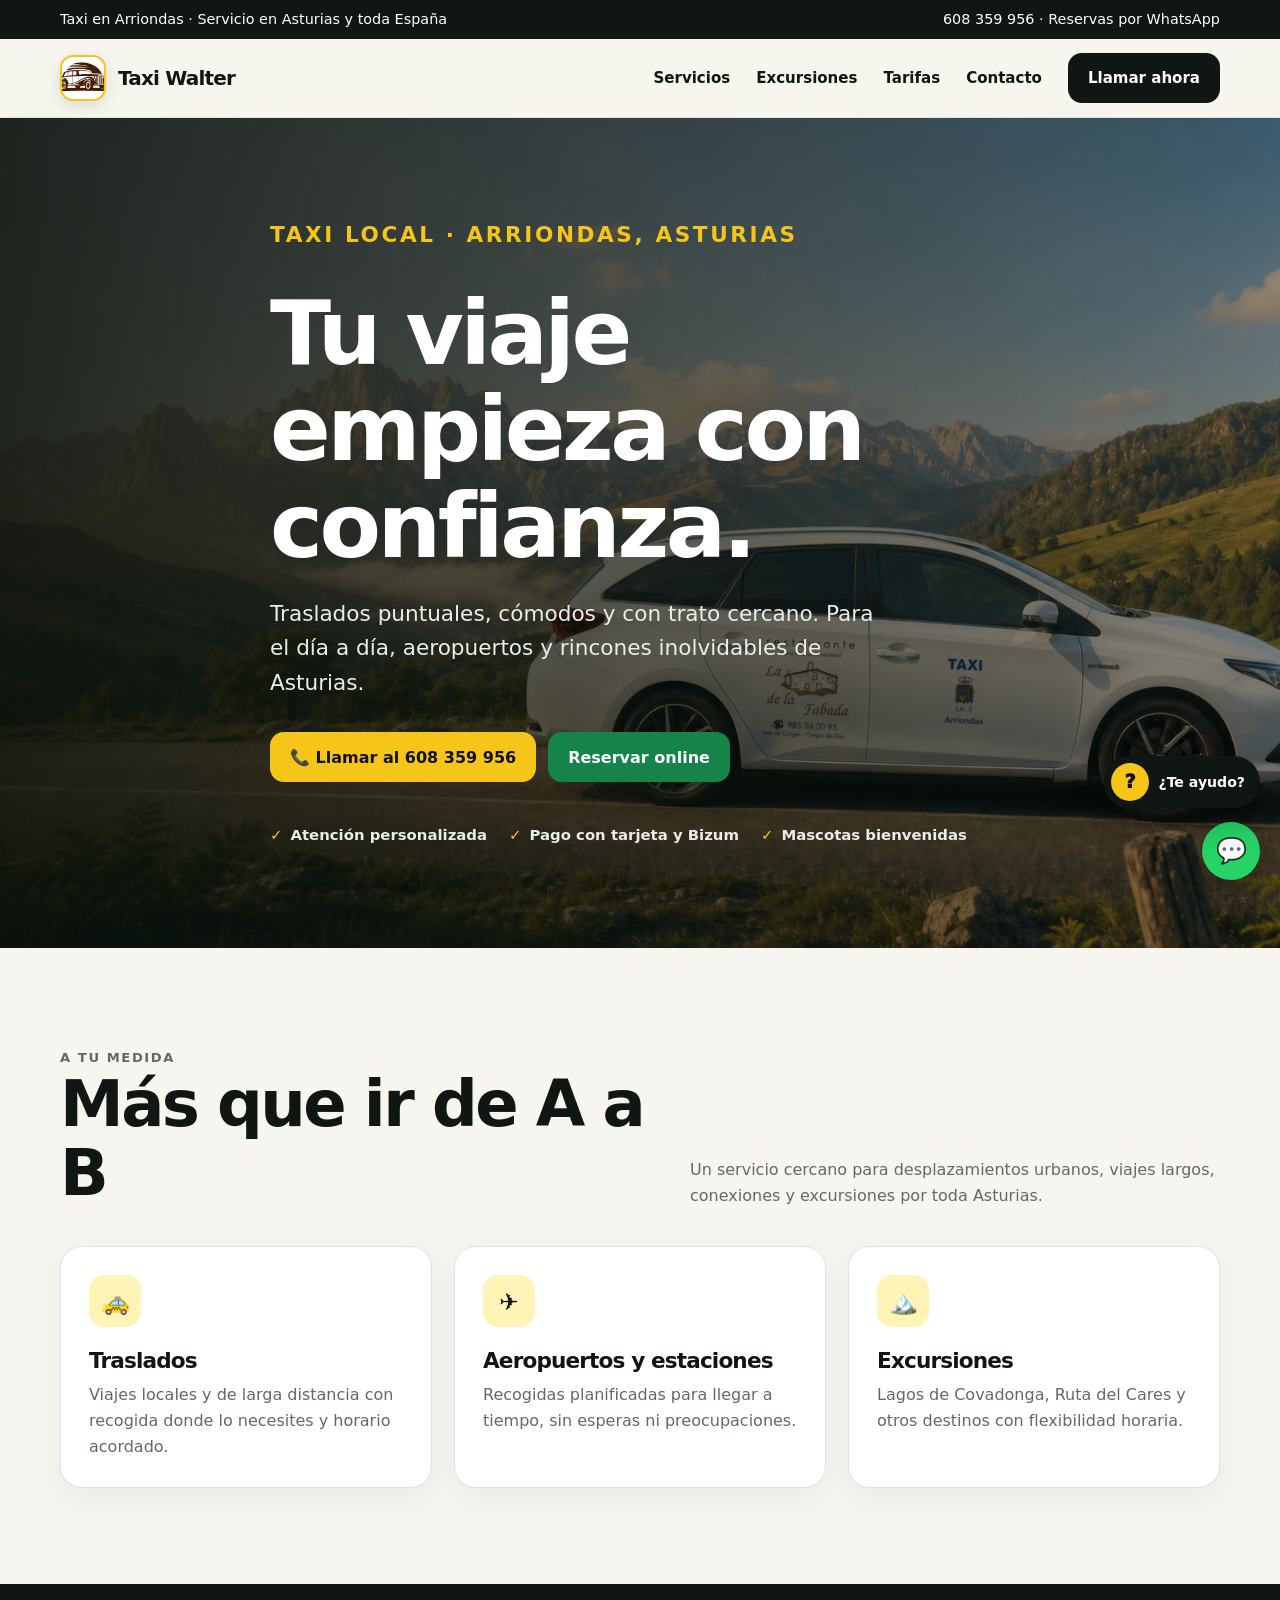
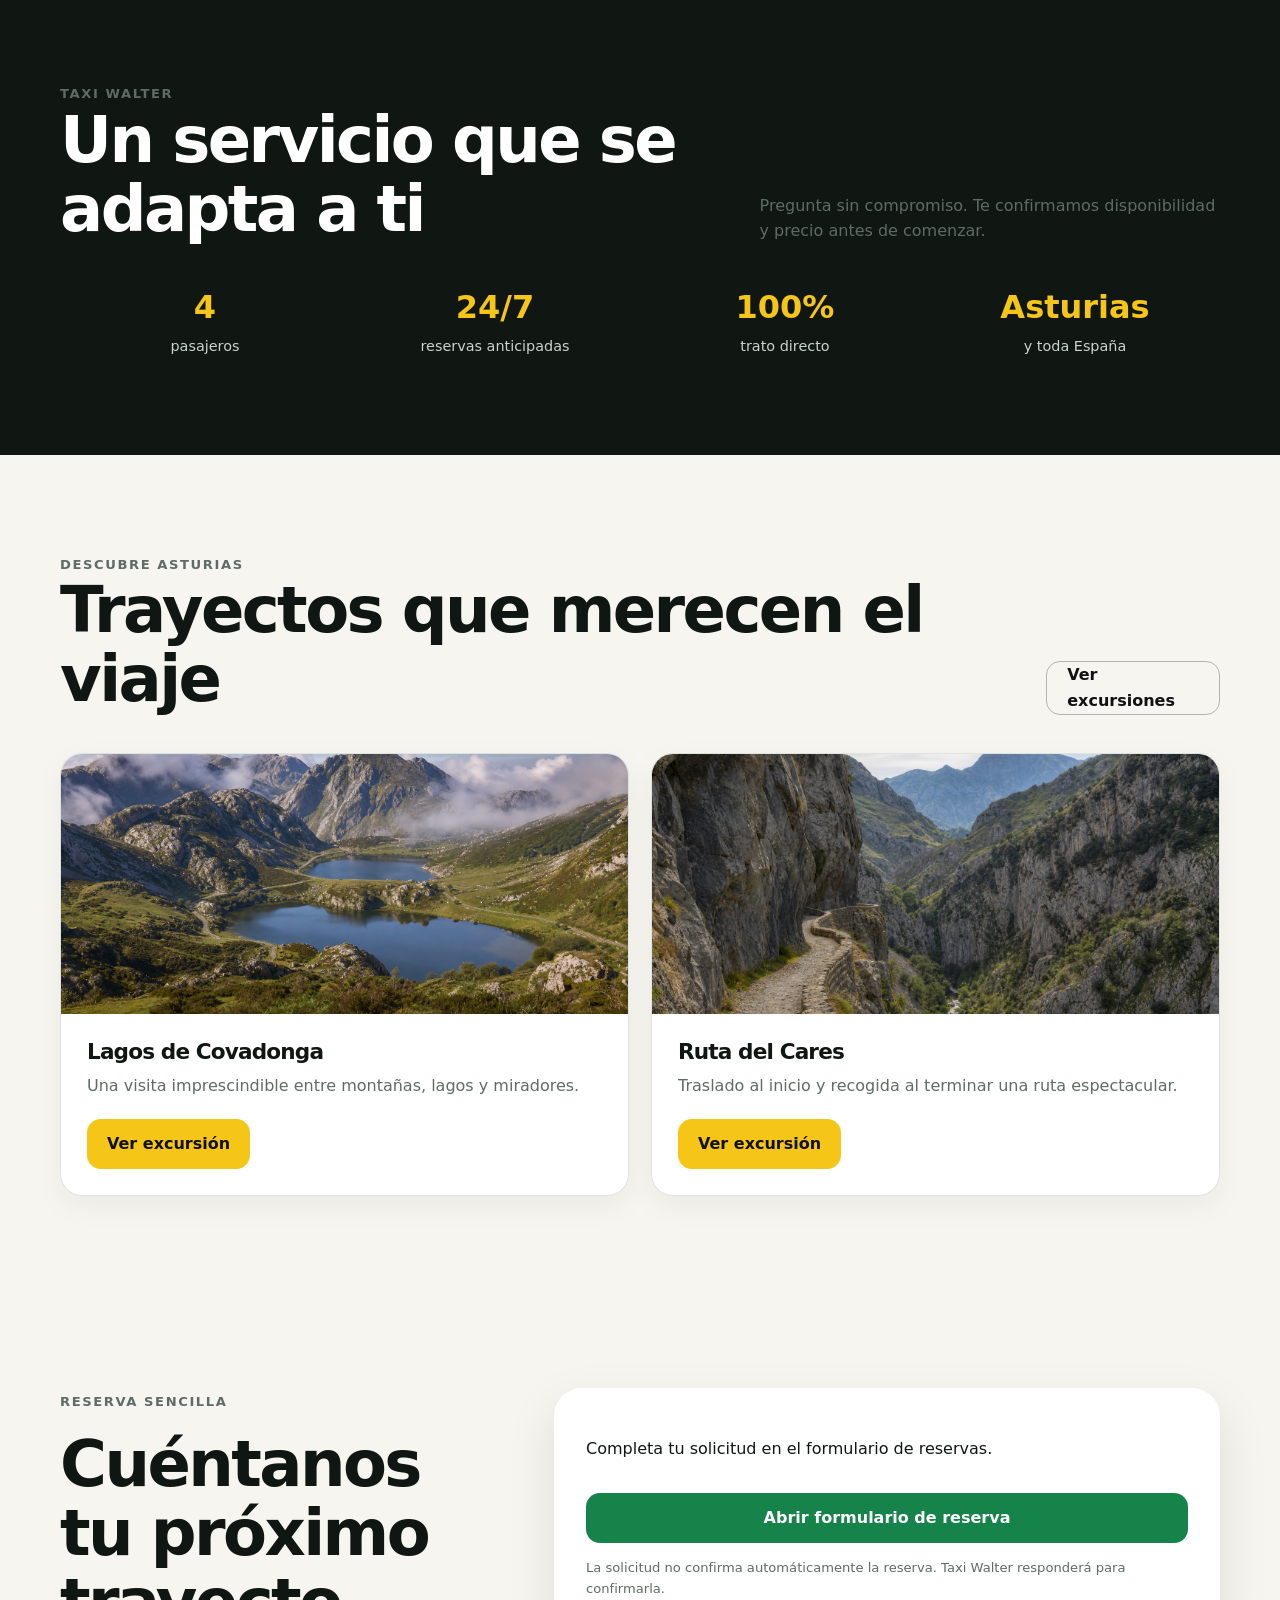
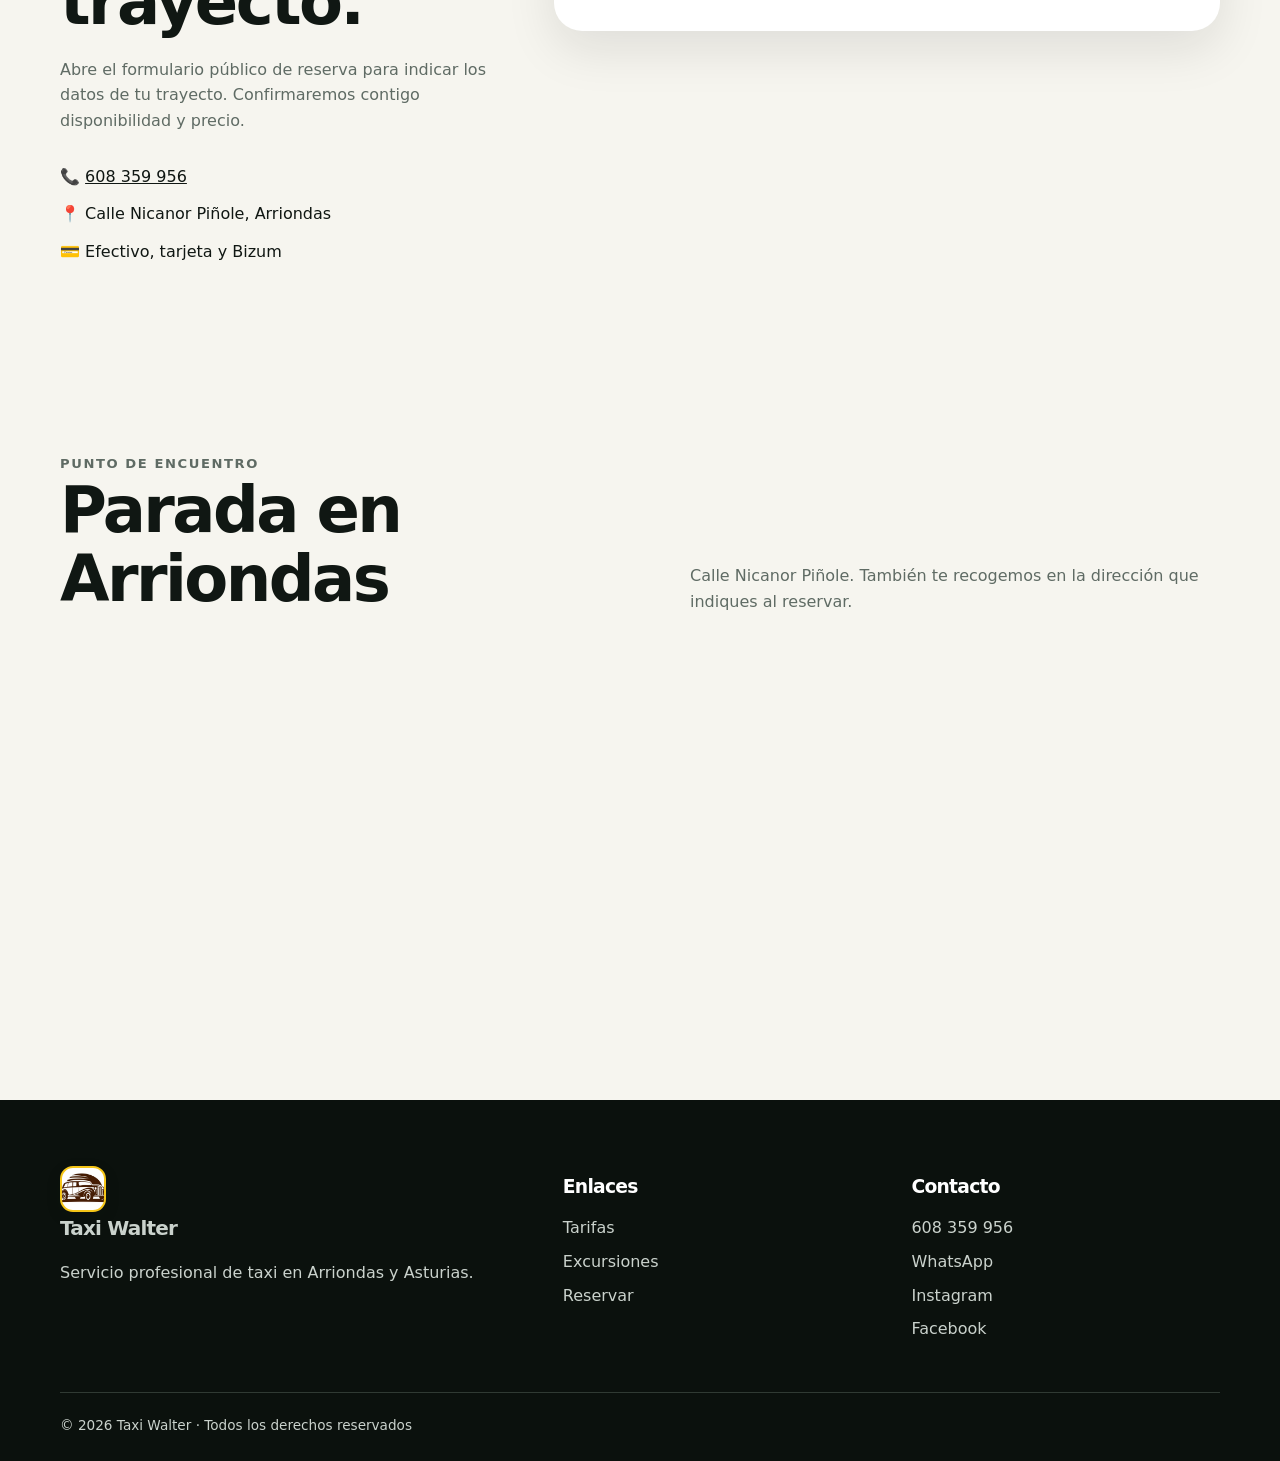
==== commit 6a7df116: "Usar taxiwalter.es para las reservas" ====
--- a/index.html
+++ b/index.html
@@ -1,10 +1,10 @@
 <!doctype html><html lang="es"><head><meta charset="utf-8"><meta name="viewport" content="width=device-width,initial-scale=1"><meta name="description" content="Taxi Walter en Arriondas, Asturias. Taxi local para traslados, aeropuertos, estaciones, excursiones a Covadonga y Ruta del Cares. Reserva por WhatsApp o llama al 608 359 956."><meta name="robots" content="index,follow"><meta name="theme-color" content="#101713"><title>Taxi Walter Arriondas | Taxi en Asturias · 608 359 956</title><link rel="canonical" href="https://taxi-walter-arriondas.netlify.app/"><meta property="og:type" content="website"><meta property="og:locale" content="es_ES"><meta property="og:site_name" content="Taxi Walter"><meta property="og:title" content="Taxi Walter Arriondas | Taxi en Asturias"><meta property="og:description" content="Taxi Walter en Arriondas. Traslados, aeropuertos, estaciones y excursiones por Asturias. Reserva por WhatsApp o llama al 608 359 956."><meta property="og:url" content="https://taxi-walter-arriondas.netlify.app/"><meta property="og:image" content="https://taxi-walter-arriondas.netlify.app/Imagenes/hero-taxi-animado-rotulado.png"><meta name="twitter:card" content="summary_large_image"><link rel="icon" href="Imagenes/icon.png"><link rel="apple-touch-icon" href="Imagenes/icon.png"><link rel="stylesheet" href="estilos.css?v=20260813-1"><script type="application/ld+json">{"@context":"https://schema.org","@type":["LocalBusiness","TaxiService"],"@id":"https://taxi-walter-arriondas.netlify.app/#taxi-walter","name":"Taxi Walter","alternateName":["Taxi Walter Arriondas","Taxi Walter Asturias"],"url":"https://taxi-walter-arriondas.netlify.app/","image":"https://taxi-walter-arriondas.netlify.app/Imagenes/hero-taxi-animado-rotulado.png","logo":"https://taxi-walter-arriondas.netlify.app/Imagenes/icon.png","telephone":"+34608359956","priceRange":"€€","description":"Servicio de taxi en Arriondas y Asturias para traslados, aeropuertos, estaciones y excursiones.","address":{"@type":"PostalAddress","streetAddress":"Calle Nicanor Piñole","addressLocality":"Arriondas","addressRegion":"Asturias","postalCode":"33540","addressCountry":"ES"},"areaServed":[{"@type":"AdministrativeArea","name":"Asturias"},{"@type":"City","name":"Arriondas"},{"@type":"Country","name":"España"}],"sameAs":["https://www.instagram.com/taxi.walter.77/","https://www.facebook.com/taxi.walter.77/?locale=es_ES"],"makesOffer":[{"@type":"Offer","itemOffered":{"@type":"Service","name":"Taxi en Arriondas"}},{"@type":"Offer","itemOffered":{"@type":"Service","name":"Traslados a aeropuertos y estaciones"}},{"@type":"Offer","itemOffered":{"@type":"Service","name":"Excursiones en taxi por Asturias"}}]}</script></head><body>
 <a class="skip-link" href="#contenido">Saltar al contenido</a><div class="topbar"><div class="container"><span>Taxi en Arriondas · Servicio en Asturias y toda España</span><span><a href="tel:+34608359956">608 359 956</a> · Reservas por WhatsApp</span></div></div>
 <header class="site-header"><nav class="nav container" aria-label="Navegación principal"><a class='brand' href='/'><span class="brand-mark" aria-hidden="true"></span><span>Taxi Walter</span></a><button class="menu-btn" aria-label="Abrir menú" aria-expanded="false">☰</button><div class="nav-links"><a href="#servicios">Servicios</a><a href='/excursiones'>Excursiones</a><a href='/tarifa'>Tarifas</a><a href="#contacto">Contacto</a><a class="btn btn-dark" href="tel:+34608359956">Llamar ahora</a></div></nav></header>
-<main id="contenido"><section class="hero"><div class="container hero-content"><p class="eyebrow">Taxi local · Arriondas, Asturias</p><h1>Tu viaje empieza con confianza.</h1><p>Traslados puntuales, cómodos y con trato cercano. Para el día a día, aeropuertos y rincones inolvidables de Asturias.</p><div class="actions"><a class="btn" href="tel:+34608359956">📞 Llamar al 608 359 956</a><a class="btn btn-green" href="https://taxia-reservas.marioquiroscuestaspo.chatgpt.site/reservar">Reservar online</a></div><div class="trust-row"><span>Atención personalizada</span><span>Pago con tarjeta y Bizum</span><span>Mascotas bienvenidas</span></div></div></section>
+<main id="contenido"><section class="hero"><div class="container hero-content"><p class="eyebrow">Taxi local · Arriondas, Asturias</p><h1>Tu viaje empieza con confianza.</h1><p>Traslados puntuales, cómodos y con trato cercano. Para el día a día, aeropuertos y rincones inolvidables de Asturias.</p><div class="actions"><a class="btn" href="tel:+34608359956">📞 Llamar al 608 359 956</a><a class="btn btn-green" href="/reservar/">Reservar online</a></div><div class="trust-row"><span>Atención personalizada</span><span>Pago con tarjeta y Bizum</span><span>Mascotas bienvenidas</span></div></div></section>
 <section class="section" id="servicios"><div class="container"><div class="section-head"><div><p class="eyebrow">A tu medida</p><h2>Más que ir de A a B</h2></div><p>Un servicio cercano para desplazamientos urbanos, viajes largos, conexiones y excursiones por toda Asturias.</p></div><div class="grid grid-3"><article class="card"><span class="card-icon">🚕</span><h3>Traslados</h3><p>Viajes locales y de larga distancia con recogida donde lo necesites y horario acordado.</p></article><article class="card"><span class="card-icon">✈️</span><h3>Aeropuertos y estaciones</h3><p>Recogidas planificadas para llegar a tiempo, sin esperas ni preocupaciones.</p></article><article class="card"><span class="card-icon">🏔️</span><h3>Excursiones</h3><p>Lagos de Covadonga, Ruta del Cares y otros destinos con flexibilidad horaria.</p></article></div></div></section>
 <section class="section band"><div class="container"><div class="section-head"><div><p class="eyebrow">Taxi Walter</p><h2>Un servicio que se adapta a ti</h2></div><p>Pregunta sin compromiso. Te confirmamos disponibilidad y precio antes de comenzar.</p></div><div class="stats"><div class="stat"><strong>4</strong><span>pasajeros</span></div><div class="stat"><strong>24/7</strong><span>reservas anticipadas</span></div><div class="stat"><strong>100%</strong><span>trato directo</span></div><div class="stat"><strong>Asturias</strong><span>y toda España</span></div></div></div></section>
 <section class="section"><div class="container"><div class="section-head"><div><p class="eyebrow">Descubre Asturias</p><h2>Trayectos que merecen el viaje</h2></div><a class='btn btn-outline' href='/excursiones'>Ver excursiones</a></div><div class="grid grid-2"><article class="card media-card"><img src="Imagenes/lagos-covadonga.png" alt="Lagos de Covadonga" loading="lazy"><div class="media-body"><h3>Lagos de Covadonga</h3><p>Una visita imprescindible entre montañas, lagos y miradores.</p><div class="actions"><a class='btn' href='/covadonga'>Ver excursión</a></div></div></article><article class="card media-card"><img src="Imagenes/ruta-cares.png" alt="Paisaje de montaña en la Ruta del Cares" loading="lazy"><div class="media-body"><h3>Ruta del Cares</h3><p>Traslado al inicio y recogida al terminar una ruta espectacular.</p><div class="actions"><a class='btn' href='/cares'>Ver excursión</a></div></div></article></div></div></section>
-<section class="section" id="reserva"><div class="container booking"><div class="booking-copy"><p class="eyebrow">Reserva sencilla</p><h2>Cuéntanos tu próximo trayecto.</h2><p>Abre el formulario público de reserva para indicar los datos de tu trayecto. Confirmaremos contigo disponibilidad y precio.</p><ul class="contact-list"><li>📞 <a href="tel:+34608359956">608 359 956</a></li><li>📍 Calle Nicanor Piñole, Arriondas</li><li>💳 Efectivo, tarjeta y Bizum</li></ul></div><div class="booking-form" id="booking-form"><div class="form-grid"><div class="field full"><p>Completa tu solicitud en el nuevo formulario público de reservas.</p></div><div class="field full"><a class="btn btn-green" href="https://taxia-reservas.marioquiroscuestaspo.chatgpt.site/reservar">Abrir formulario de reserva</a></div></div><p class="form-note">La solicitud no confirma automáticamente la reserva. Taxi Walter responderá para confirmarla.</p></div></div></section>
+<section class="section" id="reserva"><div class="container booking"><div class="booking-copy"><p class="eyebrow">Reserva sencilla</p><h2>Cuéntanos tu próximo trayecto.</h2><p>Abre el formulario público de reserva para indicar los datos de tu trayecto. Confirmaremos contigo disponibilidad y precio.</p><ul class="contact-list"><li>📞 <a href="tel:+34608359956">608 359 956</a></li><li>📍 Calle Nicanor Piñole, Arriondas</li><li>💳 Efectivo, tarjeta y Bizum</li></ul></div><div class="booking-form" id="booking-form"><div class="form-grid"><div class="field full"><p>Completa tu solicitud en el formulario de reservas.</p></div><div class="field full"><a class="btn btn-green" href="/reservar/">Abrir formulario de reserva</a></div></div><p class="form-note">La solicitud no confirma automáticamente la reserva. Taxi Walter responderá para confirmarla.</p></div></div></section>
 <section class="section-sm" id="contacto"><div class="container"><div class="section-head"><div><p class="eyebrow">Punto de encuentro</p><h2>Parada en Arriondas</h2></div><p>Calle Nicanor Piñole. También te recogemos en la dirección que indiques al reservar.</p></div><iframe class="map" title="Ubicación de Taxi Walter en Arriondas" src="https://www.google.com/maps?q=Calle+Nicanor+Pi%C3%B1ole,+Arriondas&output=embed" loading="lazy" allowfullscreen></iframe></div></section></main>
-<footer class="footer"><div class="container"><div class="footer-grid"><div><a class='brand' href='/'><span class="brand-mark" aria-hidden="true"></span><span>Taxi Walter</span></a><p>Servicio profesional de taxi en Arriondas y Asturias.</p></div><div><h3>Enlaces</h3><a href='/tarifa'>Tarifas</a><a href='/excursiones'>Excursiones</a><a href="https://taxia-reservas.marioquiroscuestaspo.chatgpt.site/reservar">Reservar</a></div><div><h3>Contacto</h3><a href="tel:+34608359956">608 359 956</a><a href="https://wa.me/34608359956">WhatsApp</a><a href="https://www.instagram.com/taxi.walter.77/">Instagram</a><a href="https://www.facebook.com/taxi.walter.77/?locale=es_ES">Facebook</a></div></div><div class="footer-bottom">© 2026 Taxi Walter · Todos los derechos reservados</div></div></footer><a class="floating-whatsapp" href="https://wa.me/34608359956?text=Hola%20Walter%2C%20quiero%20informaci%C3%B3n" aria-label="Contactar por WhatsApp">💬</a><script src="app.js?v=20260813-1"></script></body></html>
+<footer class="footer"><div class="container"><div class="footer-grid"><div><a class='brand' href='/'><span class="brand-mark" aria-hidden="true"></span><span>Taxi Walter</span></a><p>Servicio profesional de taxi en Arriondas y Asturias.</p></div><div><h3>Enlaces</h3><a href='/tarifa'>Tarifas</a><a href='/excursiones'>Excursiones</a><a href="/reservar/">Reservar</a></div><div><h3>Contacto</h3><a href="tel:+34608359956">608 359 956</a><a href="https://wa.me/34608359956">WhatsApp</a><a href="https://www.instagram.com/taxi.walter.77/">Instagram</a><a href="https://www.facebook.com/taxi.walter.77/?locale=es_ES">Facebook</a></div></div><div class="footer-bottom">© 2026 Taxi Walter · Todos los derechos reservados</div></div></footer><a class="floating-whatsapp" href="https://wa.me/34608359956?text=Hola%20Walter%2C%20quiero%20informaci%C3%B3n" aria-label="Contactar por WhatsApp">💬</a><script src="app.js?v=20260813-2"></script></body></html>
